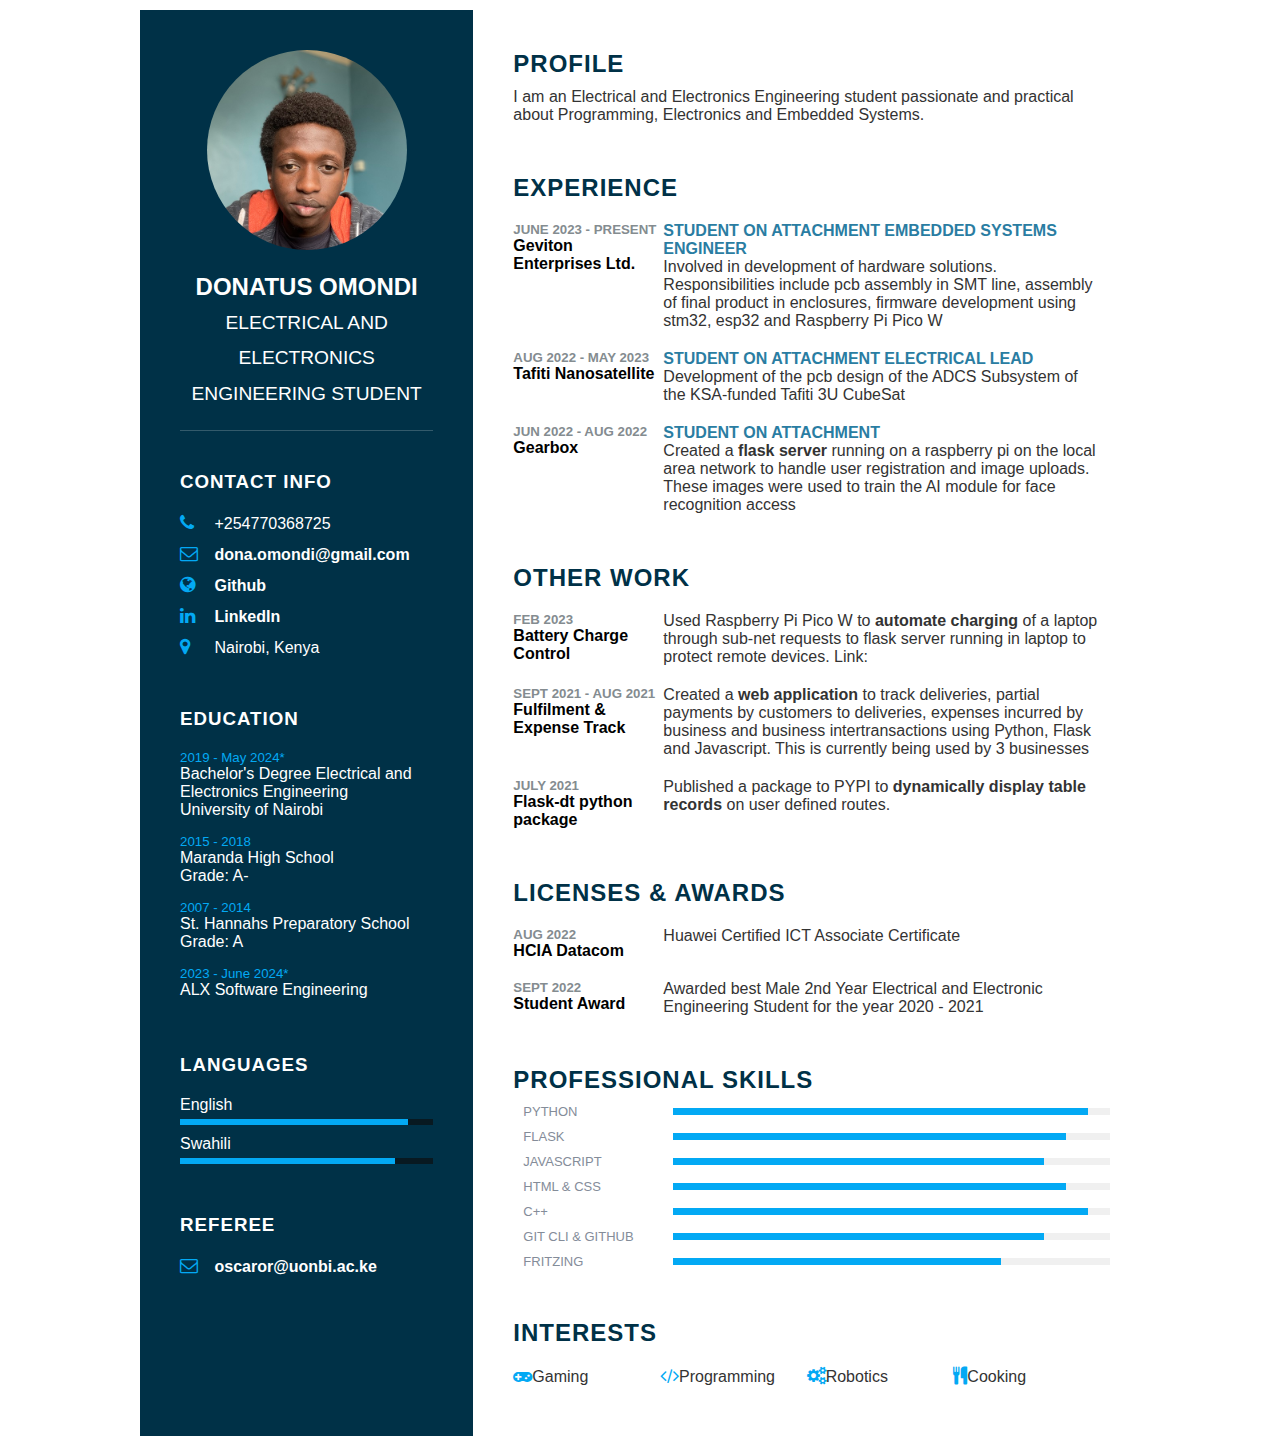
==== index.html @ 695b8672 "Updated a few things" ====
<!DOCTYPE html>
<html lang="en">
<head>
    <meta charset="UTF-8">
    <meta http-equiv="X-UA-Compatible" content="IE=edge">
    <meta name="viewport" content="width=device-width, initial-scale=1.0">
    <link rel="stylesheet" href="static/css/style.css">
    <title>Donatus_Resume</title>
    <link rel="stylesheet" href="https://cdnjs.cloudflare.com/ajax/libs/font-awesome/4.7.0/css/font-awesome.css"
        integrity="sha512-5A8nwdMOWrSz20fDsjczgUidUBR8liPYU+WymTZP1lmY9G6Oc7HlZv156XqnsgNUzTyMefFTcsFH/tnJE/+xBg=="
        crossorigin="anonymous" referrerpolicy="no-referrer" />
</head>
<body>
    <div class="container">
        <div class="left_side">
            <div class="profileText">
                <div class="imgBx">
                    <img src="images/img1.jpg" alt="">
                </div>
                <h2>Donatus Omondi <br><span>Electrical and Electronics Engineering Student</span></h2>
            </div>

            <div class="contactInfo">
                <h3 class="title">Contact Info</h3>
                <ul>
                    <li>
                        <span class="icon"><i class="fa fa-phone" aria-hidden="true"></i></span>
                        <span class="text">+254770368725</span>
                    </li>
                    <li>
                        <span class="icon"><i class="fa fa-envelope-o" aria-hidden="true"></i></span>
                        <span class="text"><a href="mailto:dona.omondi@gmail.com">dona.omondi@gmail.com</a></span>
                    </li>
                    <li>
                        <span class="icon"><i class="fa fa-globe" aria-hidden="true"></i></span>
                        <span class="text"><a href="https://github.com/Donatussss/" target="_blank">Github</a></span>
                    </li>
                    <li>
                        <span class="icon"><i class="fa fa-linkedin" aria-hidden="true"></i></span>
                        <span class="text"><a href="https://www.linkedin.com/in/don-omondi?lipi=urn%3Ali%3Apage%3Ad_flagship3_profile_view_base_contact_details%3B63SGnr9DQZm8441h0VT8yw%3D%3D">LinkedIn</a></span>
                    </li>
                    <li>
                        <span class="icon"><i class="fa fa-map-marker" aria-hidden="true"></i></span>
                        <span class="text">Nairobi, Kenya</span>
                    </li>
                </ul>
            </div>

            <div class="contactInfo education">
                <h3 class="title">Education</h3>
                <ul>
                    <li>
                        <h5>2019 - May 2024*</h5>
                        <h4>Bachelor's Degree Electrical and Electronics Engineering</h4>
                        <h4>University of Nairobi</h4>
                    </li>
                    <li>
                        <h5>2015 - 2018</h5>
                        <h4>Maranda High School</h4>
                        <h4>Grade: A-</h4>
                    </li>
                    <li>
                        <h5>2007 - 2014</h5>
                        <h4>St. Hannahs Preparatory School</h4>
                        <h4>Grade: A</h4>
                    </li>
                    <li>
                        <h5>2023 - June 2024*</h5>
                        <h4>ALX Software Engineering</h4>
                    </li>
                </ul>
            </div>

            <div class="contactInfo language">
                <h3 class="title">Languages</h3>
                <ul>
                    <li>
                        <span class="text">English</span>
                        <span class="percent">
                            <div style="width: 90%;"></div>
                        </span>
                    </li>
                    <li>
                        <span class="text">Swahili</span>
                        <span class="percent">
                            <div style="width: 85%;"></div>
                        </span>
                    </li>
                </ul>
            </div>

            <div class="contactInfo">
                <h3 class="title">Referee</h3>
                <ul>
                    <li>
                        <span class="icon"><i class="fa fa-envelope-o" aria-hidden="true"></i></span>
                        <span class="text"><a href="mailto:oscaror@uonbi.ac.ke">oscaror@uonbi.ac.ke</a></span>
                    </li>                    
                </ul>
            </div>
        </div>


        <div class="right_side">
            <div class="about">
                <h2 class="title2">Profile</h2>
                <p>I am an Electrical and Electronics Engineering student passionate and practical about Programming, Electronics and Embedded Systems.</p>
            </div>
            <div class="about">
                <h2 class="title2">Experience</h2>
                <div class="box">
                    <div class="year_company">
                        <h5>June 2023 - Present</h5>
                        <h4><a href="https://www.geviton.co.ke/" target="_blank">Geviton Enterprises Ltd</a>.</h4>
                    </div>
                    <div class="text">
                        <h4>Student on Attachment Embedded Systems Engineer</h4>
                        <P>Involved in development of hardware solutions. Responsibilities include pcb assembly in SMT line, assembly of final product in enclosures, firmware development using stm32, esp32 and Raspberry Pi Pico W</P>
                    </div>
                </div>
                <div class="box">
                    <div class="year_company">
                        <h5>Aug 2022 - May 2023</h5>
                        <h4><a href="https://www.linkedin.com/company/76246545/?lipi=urn%3Ali%3Apage%3Ad_flagship3_profile_view_base%3Bdtkojl93RO2PerWlb58HaQ%3D%3D" target="_blank">Tafiti Nanosatellite</a></h4>
                    </div>
                    <div class="text">
                        <h4>Student on Attachment ELectrical Lead</h4>
                        <P>Development of the pcb design of the ADCS Subsystem of the KSA-funded Tafiti 3U CubeSat</P>
                    </div>
                </div>
                <div class="box">
                    <div class="year_company">
                        <h5>Jun 2022 - Aug 2022</h5>
                        <h4><a href="https://www.linkedin.com/company/9495955/?lipi=urn%3Ali%3Apage%3Ad_flagship3_profile_view_base%3BwcYdf01VRISiIjZhhTK%2FkQ%3D%3D" target="_blank">Gearbox</a></h4>
                    </div>
                    <div class="text">
                        <h4>Student on Attachment</h4>
                        <P>Created a <a href="https://github.com/Donatussss/imageapp" target="_blank">flask server</a> running on a raspberry pi on the local area network to handle user registration and image uploads. These images were used to train the AI module
                        for face recognition access</P>
                    </div>
                </div>
            </div>
            <div class="about">
                <h2 class="title2">Other Work</h2>
                <div class="box">
                    <div class="year_company">
                        <h5>Feb 2023</h5>
                        <h4><a href="https://github.com/Donatussss/pico_w_projects/tree/main/battery_charge_control" target="_blank">Battery Charge Control</a></h4>
                    </div>
                    <div class="text">
                        <P>Used Raspberry Pi Pico W to <a href="https://github.com/Donatussss/pico_w_projects/tree/main/battery_charge_control" target="_blank">automate charging</a> of a laptop through sub-net requests to flask server running in laptop to protect remote devices. Link: </P>
                    </div>
                </div>
                <div class="box">
                    <div class="year_company">
                        <h5>Sept 2021 - Aug 2021</h5>
                        <h4><a href="https://developuser.pythonanywhere.com/" target="_blank">Fulfilment & Expense Track</a></h4>
                    </div>
                    <div class="text">
                        <P>Created a <a href="https://developuser.pythonanywhere.com/" target="_blank">web application</a> to track deliveries, partial payments by customers to deliveries, expenses incurred by business and business intertransactions using Python, Flask and Javascript. This is currently being used by 3 businesses</P>
                    </div>
                </div>
                <div class="box">
                    <div class="year_company">
                        <h5>July 2021</h5>
                        <h4><a href="https://github.com/GreatDt1/flaskdt" target="_blank">Flask-dt python package</a></h4>
                    </div>
                    <div class="text">
                        <P>Published a package to PYPI to <a href="https://github.com/GreatDt1/flaskdt" target="_blank">dynamically display table records</a> on user defined routes.</P>
                    </div>
                </div>
            </div>
            
            <div class="about">
                <h2 class="title2">Licenses & Awards</h2>
                <div class="box">
                    <div class="year_company">
                        <h5>Aug 2022</h5>
                        <h4>HCIA Datacom</h4>
                    </div>
                    <div class="text">
                        <P>Huawei Certified ICT Associate Certificate</P>
                    </div>
                </div>
                <div class="box">
                    <div class="year_company">
                        <h5>Sept 2022</h5>
                        <h4>Student Award</h4>
                    </div>
                    <div class="text">
                        <P>Awarded best Male 2nd Year Electrical and Electronic Engineering Student for the year 2020 - 2021</P>
                    </div>
                </div>
            </div>

            <div class="about skills">
                <h2 class="title2">Professional Skills</h2>
                <div class="box">
                    <h4>Python</h4>
                    <div class="percent">
                        <div style="width: 95%;"></div>
                    </div>
                </div>
                <div class="box">
                    <h4>Flask</h4>
                    <div class="percent">
                        <div style="width: 90%;"></div>
                    </div>
                </div>
                <div class="box">
                    <h4>Javascript</h4>
                    <div class="percent">
                        <div style="width: 85%;"></div>
                    </div>
                </div>
                <div class="box">
                    <h4>HTML & CSS</h4>
                    <div class="percent">
                        <div style="width: 90%;"></div>
                    </div>
                </div>
                <div class="box">
                    <h4>C++</h4>
                    <div class="percent">
                        <div style="width: 95%;"></div>
                    </div>
                </div>
                <div class="box">
                    <h4>Git CLI & Github</h4>
                    <div class="percent">
                        <div style="width: 85%;"></div>
                    </div>
                </div>
                <div class="box">
                    <h4>Fritzing</h4>
                    <div class="percent">
                        <div style="width: 75%;"></div>
                    </div>
                </div>
            </div>

            <div class="about interest">
                <h2 class="title2">Interests</h2>
                <ul>
                    <li><i class="fa fa-gamepad" aria-hidden="true"></i>Gaming</li>
                    <li><i class="fa fa-code" aria-hidden="true"></i>Programming</li>
                    <li><i class="fa fa-cogs" aria-hidden="true"></i>Robotics</li>
                    <li><i class="fa fa-cutlery" aria-hidden="true"></i>Cooking</li>
                </ul>
            </div>

        </div>
    </div>
</body>
</html>
---- static/css/style.css ----
@import url('https://fonts.googleapis.com/css?family=Poppins:200, 300, 400, 500, 600, 700, 800, 900&display=swap');

*
{
    margin: 0;
    padding: 0;
    box-sizing: border-box;
    font-family: 'Popping', sans-serif;
}

body
{
    background: white;
    display: flex;
    justify-content: center;
    align-items: center;
    min-height: 50vh;
}

.container
{
    position: relative;
    width: 100%;
    max-width: 1000px;
    min-height: 800px;
    background: #fff;
    margin: 10px;
    display: grid;
    grid-template-columns: 1fr 2fr;
    /* box-shadow: 0 35px 55px rgba(0,0,0,0.1); */
}

.container .left_side
{
    position: relative;
    background: #003147;
    padding: 40px;
}

.profileText
{
    position: relative;
    display: flex;
    flex-direction: column;
    align-items: center;
    padding-bottom: 20px;
    border-bottom: 1px solid rgba(255, 255, 255, 0.2);
}

.profileText .imgBx
{
    position: relative;
    width: 200px;
    height: 200px;
    border-radius: 50%;
    overflow: hidden;
}

.profileText .imgBx img
{
    position: absolute;
    top: 0;
    left: 0;
    width: 100%;
    height: 100%;
    object-fit: cover;
}

.profileText h2
{
    color: #fff;
    font-size: 1.5em;
    margin-top: 20px;
    text-transform: uppercase;
    text-align: center;
    font-weight: 600;
    line-height: 1.4em;
}

.profileText h2 span
{
    font-size: 0.8em;
    font-weight: 300;
}

.contactInfo
{
    padding-top: 40px;
}

.title
{
    color: #fff;
    text-transform: uppercase;
    font-weight: 600;
    letter-spacing: 1px;
    margin-bottom: 20px;
}

.contactInfo ul li
{
    list-style: none;
    margin: 10px 0;
    cursor: pointer;
}

.contactInfo ul li .icon
{
    display: inline-block;
    width: 30px;
    font-size: 18px;
    color: #03a9f4;
}

.contactInfo ul li span
{
    color: #fff;
    font-weight: 300;
}

.contactInfo.education li
{
    margin-bottom: 15px;
}

.contactInfo.education h5
{
    color: #03a9f4;
    font-weight: 500;
}

.contactInfo.education h4:nth-child(2)
{
    color: #fff;
    font-weight: 500;
}
.contactInfo.education h4
{
    color: #fff;
    font-weight: 300;
}

.contactInfo.language .percent
{
    position: relative;
    width: 100%;
    height: 6px;
    background: #081921;
    display: block;
    margin-top: 5px;
}

.contactInfo.language .percent div
{
    position: absolute;
    top: 0;
    left: 0;
    height: 100%;
    background: #03a9f4;
}

.container .right_side
{
    position: relative;
    background: #fff;
    padding: 40px;
}

.about
{
    margin-bottom: 50px;
}

.about:last-child
{
    margin-bottom: 0;
}

.title2
{
    color: #003147;
    text-transform: uppercase;
    letter-spacing: 1px;
    margin-bottom: 10px;
}

p{
    color: #333;
}

.about .box
{
    display: flex;
    flex-direction: row;
    margin: 20px 0;
}

.about .box .year_company
{
    min-width: 150px;
}

.about .box .year_company h5
{
    text-transform: uppercase;
    color: #848c90;
    font-weight: 600;
}

.about .box .text h4
{
    text-transform: uppercase;
    color: #2a7da2;
    font-size: 16px;
}

.skills .box
{
    position: relative;
    width: 100%;
    display: grid;
    grid-template-columns: 150px 1fr;
    justify-content: center;
    align-items: center;
    margin: 10px;
}

.skills .box h4
{
    text-transform: uppercase;
    color: #848c99;
    font-weight: 500;
    font-size: 13px;
}

.skills .box .percent
{
    position: relative;
    width: 100%;
    height: 50%;
    background: #f0f0f0;
}

.skills .box .percent div
{
    position: absolute;
    top: 0;
    left: 0;
    height: 100%;
    background: #03a9f4;
}

.interest ul
{
    display: grid;
    grid-template-columns: repeat(4, 1fr);
}

.interest ul li
{
    list-style: none;
    color: #333;
    font-weight: 500;
    margin: 10px 0;
}

.interest ul li .fa
{
    color: #03a9f4;
    font-size: 18px;
}

a {
    text-decoration: none;
    color: inherit;
    font-weight: 700;
}
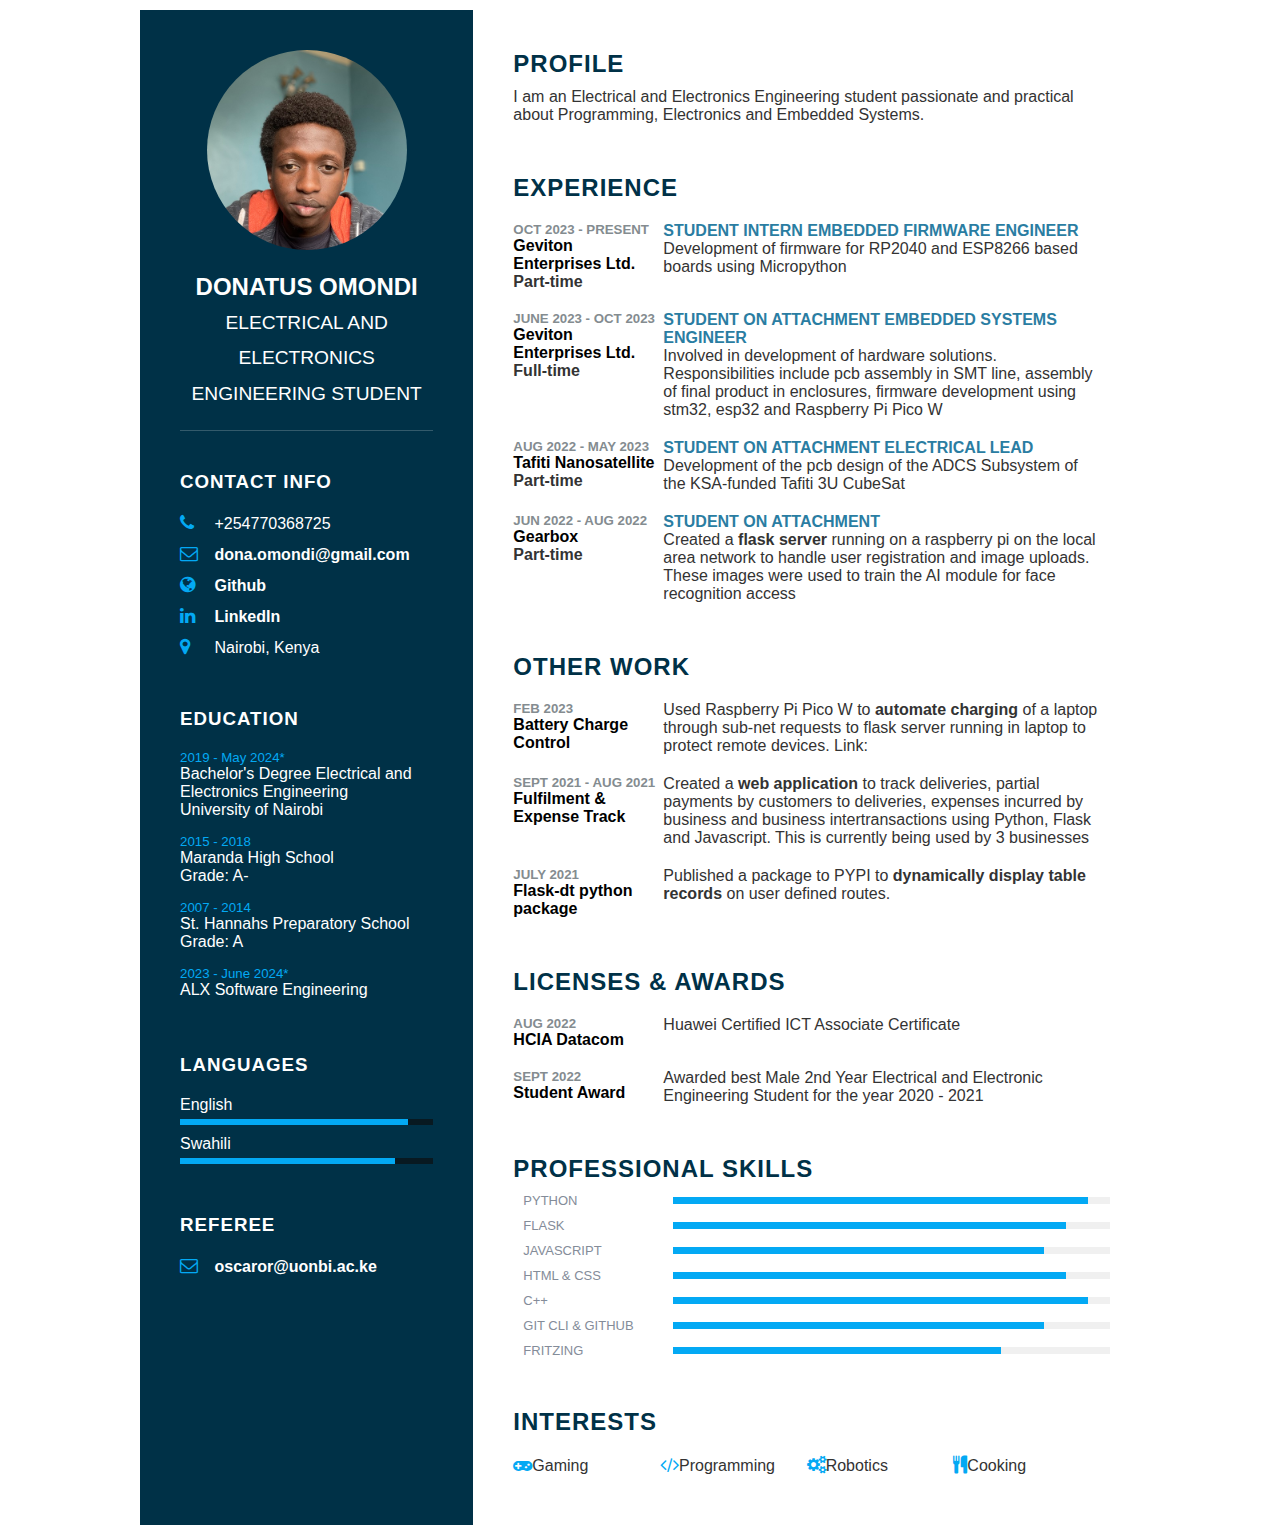
==== commit 9da142fa: "Updated cv" ====
--- a/index.html
+++ b/index.html
@@ -110,8 +110,19 @@
                 <h2 class="title2">Experience</h2>
                 <div class="box">
                     <div class="year_company">
-                        <h5>June 2023 - Present</h5>
-                        <h4><a href="https://www.geviton.co.ke/" target="_blank">Geviton Enterprises Ltd</a>.</h4>
+                        <h5>Oct 2023 - Present</h5>
+                        <h4><a href="https://www.geviton.co.ke/" target="_blank">Geviton Enterprises Ltd</a>.
+                        <p>Part-time</p></h4>
+                    </div>
+                    <div class="text">
+                        <h4>Student Intern Embedded Firmware Engineer</h4>
+                        <P>Development of firmware for RP2040 and ESP8266 based boards using Micropython</P>
+                    </div>
+                </div>
+                <div class="box">
+                    <div class="year_company">
+                        <h5>June 2023 - Oct 2023</h5>
+                        <h4><a href="https://www.geviton.co.ke/" target="_blank">Geviton Enterprises Ltd</a>.<p>Full-time</p></h4>
                     </div>
                     <div class="text">
                         <h4>Student on Attachment Embedded Systems Engineer</h4>
@@ -121,7 +132,7 @@
                 <div class="box">
                     <div class="year_company">
                         <h5>Aug 2022 - May 2023</h5>
-                        <h4><a href="https://www.linkedin.com/company/76246545/?lipi=urn%3Ali%3Apage%3Ad_flagship3_profile_view_base%3Bdtkojl93RO2PerWlb58HaQ%3D%3D" target="_blank">Tafiti Nanosatellite</a></h4>
+                        <h4><a href="https://www.linkedin.com/company/76246545/?lipi=urn%3Ali%3Apage%3Ad_flagship3_profile_view_base%3Bdtkojl93RO2PerWlb58HaQ%3D%3D" target="_blank">Tafiti Nanosatellite</a><p>Part-time</p></h4>
                     </div>
                     <div class="text">
                         <h4>Student on Attachment ELectrical Lead</h4>
@@ -131,7 +142,7 @@
                 <div class="box">
                     <div class="year_company">
                         <h5>Jun 2022 - Aug 2022</h5>
-                        <h4><a href="https://www.linkedin.com/company/9495955/?lipi=urn%3Ali%3Apage%3Ad_flagship3_profile_view_base%3BwcYdf01VRISiIjZhhTK%2FkQ%3D%3D" target="_blank">Gearbox</a></h4>
+                        <h4><a href="https://www.linkedin.com/company/9495955/?lipi=urn%3Ali%3Apage%3Ad_flagship3_profile_view_base%3BwcYdf01VRISiIjZhhTK%2FkQ%3D%3D" target="_blank">Gearbox</a><p>Part-time</p></h4>
                     </div>
                     <div class="text">
                         <h4>Student on Attachment</h4>
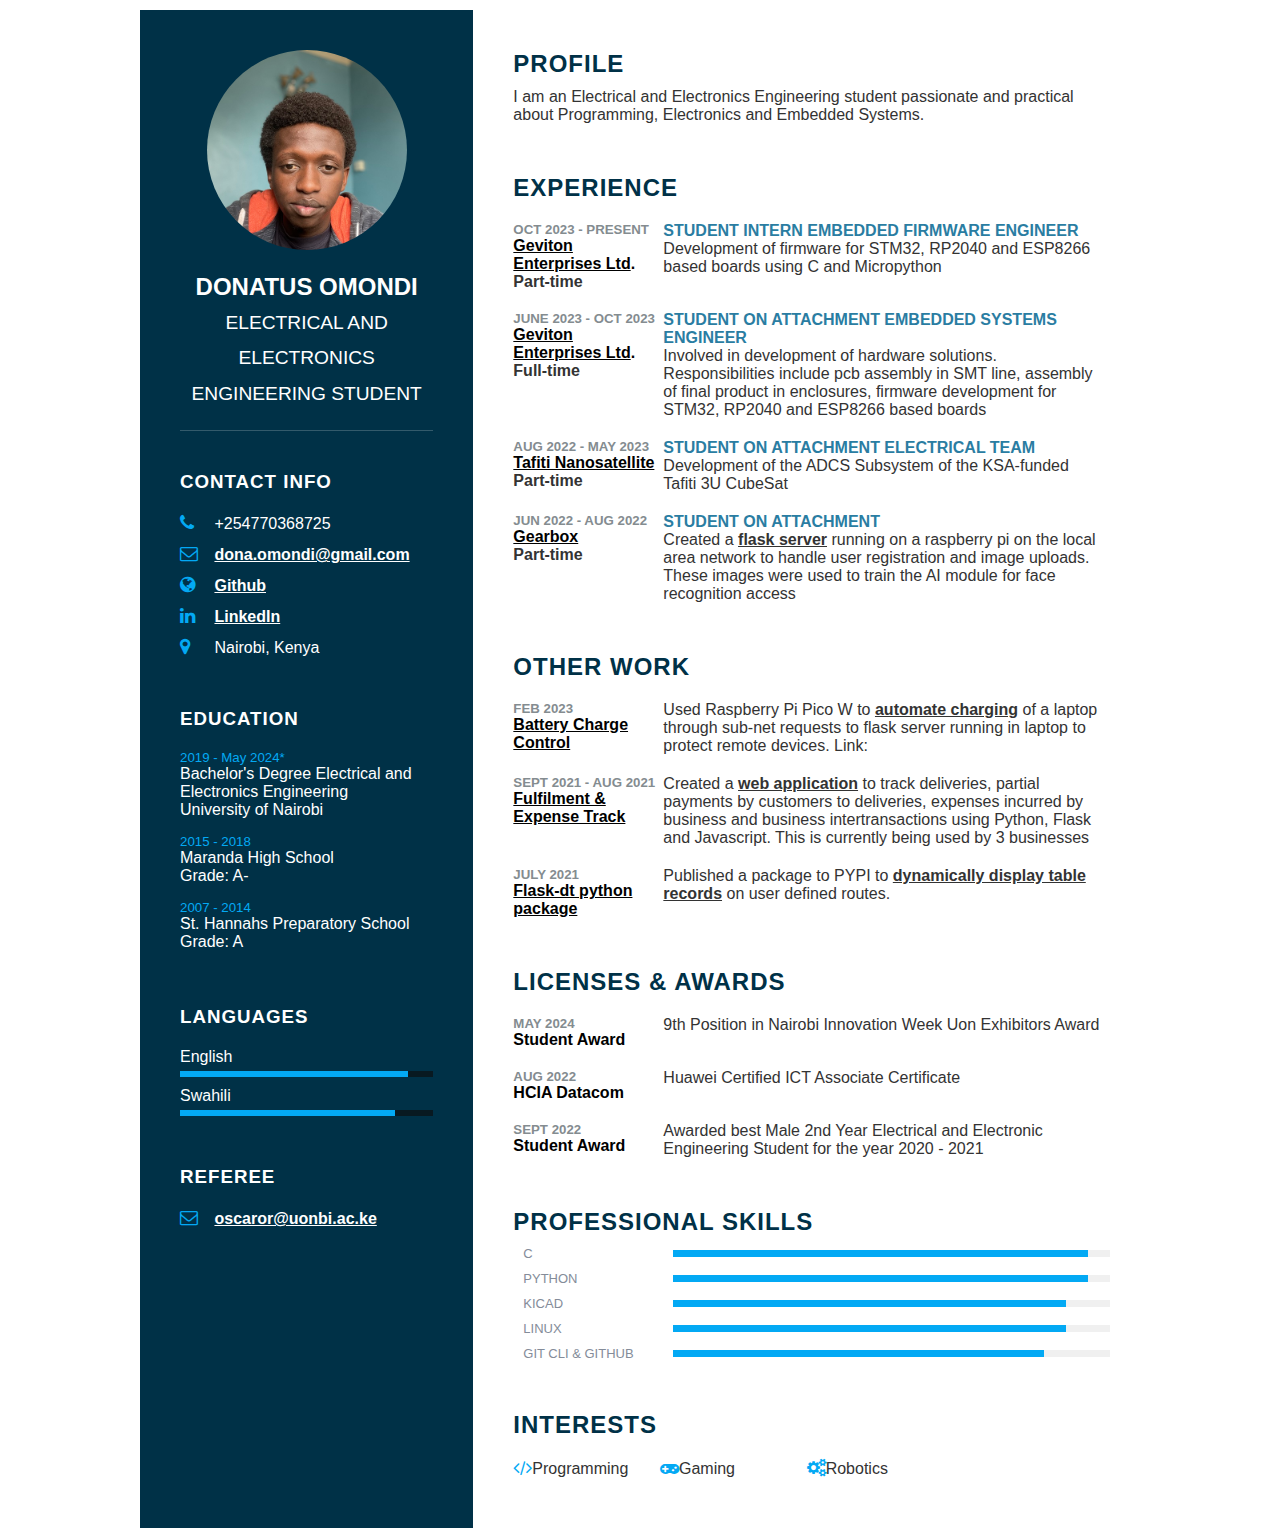
==== commit f180d19c: "Updated resume statements and removed link styling" ====
--- a/index.html
+++ b/index.html
@@ -64,10 +64,10 @@
                         <h4>St. Hannahs Preparatory School</h4>
                         <h4>Grade: A</h4>
                     </li>
-                    <li>
+                    <!-- <li>
                         <h5>2023 - June 2024*</h5>
                         <h4>ALX Software Engineering</h4>
-                    </li>
+                    </li> -->
                 </ul>
             </div>
 
@@ -116,7 +116,7 @@
                     </div>
                     <div class="text">
                         <h4>Student Intern Embedded Firmware Engineer</h4>
-                        <P>Development of firmware for RP2040 and ESP8266 based boards using Micropython</P>
+                        <P>Development of firmware for STM32, RP2040 and ESP8266 based boards using C and Micropython</P>
                     </div>
                 </div>
                 <div class="box">
@@ -126,7 +126,7 @@
                     </div>
                     <div class="text">
                         <h4>Student on Attachment Embedded Systems Engineer</h4>
-                        <P>Involved in development of hardware solutions. Responsibilities include pcb assembly in SMT line, assembly of final product in enclosures, firmware development using stm32, esp32 and Raspberry Pi Pico W</P>
+                        <P>Involved in development of hardware solutions. Responsibilities include pcb assembly in SMT line, assembly of final product in enclosures, firmware development for STM32, RP2040 and ESP8266 based boards</P>
                     </div>
                 </div>
                 <div class="box">
@@ -135,8 +135,8 @@
                         <h4><a href="https://www.linkedin.com/company/76246545/?lipi=urn%3Ali%3Apage%3Ad_flagship3_profile_view_base%3Bdtkojl93RO2PerWlb58HaQ%3D%3D" target="_blank">Tafiti Nanosatellite</a><p>Part-time</p></h4>
                     </div>
                     <div class="text">
-                        <h4>Student on Attachment ELectrical Lead</h4>
-                        <P>Development of the pcb design of the ADCS Subsystem of the KSA-funded Tafiti 3U CubeSat</P>
+                        <h4>Student on Attachment ELectrical Team</h4>
+                        <P>Development of the ADCS Subsystem of the KSA-funded Tafiti 3U CubeSat</P>
                     </div>
                 </div>
                 <div class="box">
@@ -186,6 +186,15 @@
                 <h2 class="title2">Licenses & Awards</h2>
                 <div class="box">
                     <div class="year_company">
+                        <h5>May 2024</h5>
+                        <h4>Student Award</h4>
+                    </div>
+                    <div class="text">
+                        <P>9th Position in Nairobi Innovation Week Uon Exhibitors Award</P>
+                    </div>
+                </div>
+                <div class="box">
+                    <div class="year_company">
                         <h5>Aug 2022</h5>
                         <h4>HCIA Datacom</h4>
                     </div>
@@ -207,56 +216,45 @@
             <div class="about skills">
                 <h2 class="title2">Professional Skills</h2>
                 <div class="box">
+                    <h4>C</h4>
+                    <div class="percent">
+                        <div style="width: 95%;"></div>
+                    </div>
+                </div>
+                <div class="box">
                     <h4>Python</h4>
                     <div class="percent">
                         <div style="width: 95%;"></div>
                     </div>
                 </div>
                 <div class="box">
-                    <h4>Flask</h4>
+                    <h4>KiCAD</h4>
                     <div class="percent">
                         <div style="width: 90%;"></div>
                     </div>
                 </div>
                 <div class="box">
-                    <h4>Javascript</h4>
+                    <h4>Linux</h4>
+                    <div class="percent">
+                        <div style="width: 90%;"></div>
+                    </div>
+                </div>
+               
+                <div class="box">
+                    <h4>Git CLI & Github</h4>
                     <div class="percent">
                         <div style="width: 85%;"></div>
                     </div>
                 </div>
-                <div class="box">
-                    <h4>HTML & CSS</h4>
-                    <div class="percent">
-                        <div style="width: 90%;"></div>
-                    </div>
-                </div>
-                <div class="box">
-                    <h4>C++</h4>
-                    <div class="percent">
-                        <div style="width: 95%;"></div>
-                    </div>
-                </div>
-                <div class="box">
-                    <h4>Git CLI & Github</h4>
-                    <div class="percent">
-                        <div style="width: 85%;"></div>
-                    </div>
-                </div>
-                <div class="box">
-                    <h4>Fritzing</h4>
-                    <div class="percent">
-                        <div style="width: 75%;"></div>
-                    </div>
-                </div>
+                
             </div>
 
             <div class="about interest">
                 <h2 class="title2">Interests</h2>
                 <ul>
+                    <li><i class="fa fa-code" aria-hidden="true"></i>Programming</li>
                     <li><i class="fa fa-gamepad" aria-hidden="true"></i>Gaming</li>
-                    <li><i class="fa fa-code" aria-hidden="true"></i>Programming</li>
                     <li><i class="fa fa-cogs" aria-hidden="true"></i>Robotics</li>
-                    <li><i class="fa fa-cutlery" aria-hidden="true"></i>Cooking</li>
                 </ul>
             </div>
 
--- a/static/css/style.css
+++ b/static/css/style.css
@@ -271,7 +271,7 @@
 }
 
 a {
-    text-decoration: none;
+    /* text-decoration: none; */
     color: inherit;
     font-weight: 700;
 }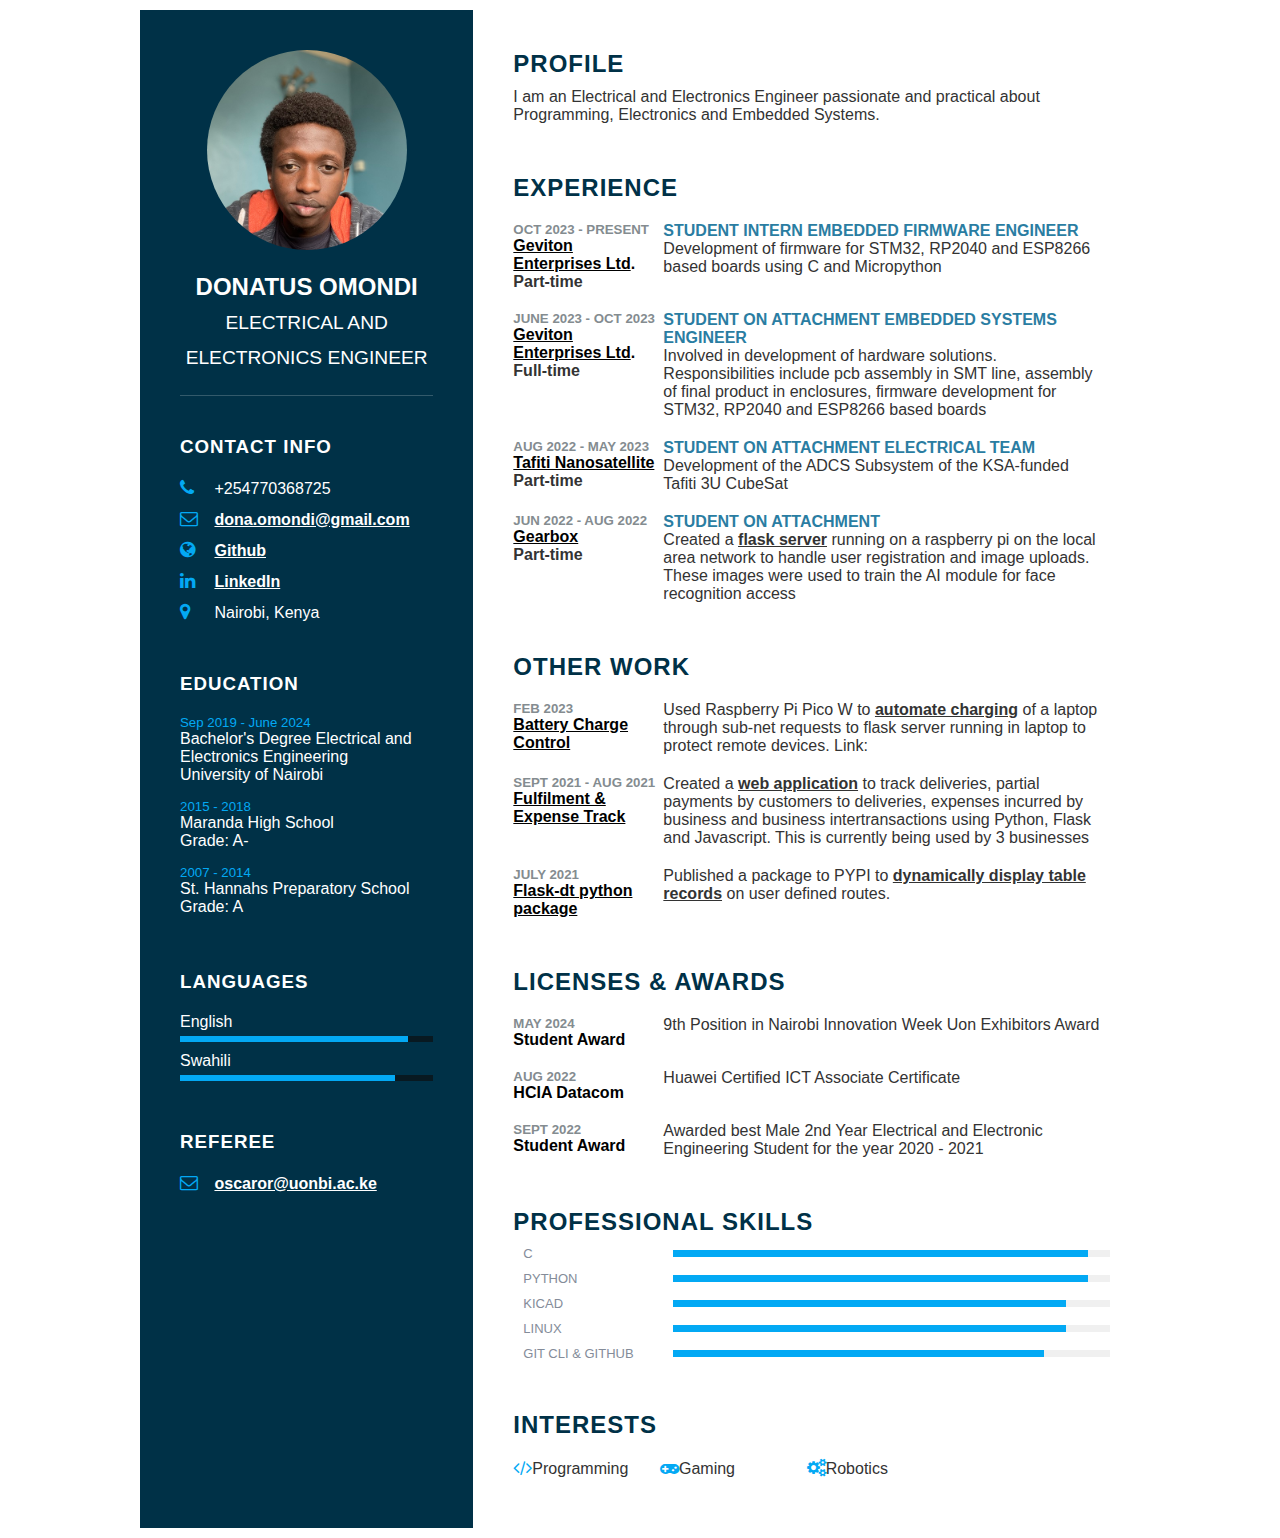
==== commit edda20a1: "Post final year presentation update" ====
--- a/index.html
+++ b/index.html
@@ -17,7 +17,7 @@
                 <div class="imgBx">
                     <img src="images/img1.jpg" alt="">
                 </div>
-                <h2>Donatus Omondi <br><span>Electrical and Electronics Engineering Student</span></h2>
+                <h2>Donatus Omondi <br><span>Electrical and Electronics Engineer</span></h2>
             </div>
 
             <div class="contactInfo">
@@ -50,7 +50,7 @@
                 <h3 class="title">Education</h3>
                 <ul>
                     <li>
-                        <h5>2019 - May 2024*</h5>
+                        <h5>Sep 2019 - June 2024</h5>
                         <h4>Bachelor's Degree Electrical and Electronics Engineering</h4>
                         <h4>University of Nairobi</h4>
                     </li>
@@ -104,7 +104,7 @@
         <div class="right_side">
             <div class="about">
                 <h2 class="title2">Profile</h2>
-                <p>I am an Electrical and Electronics Engineering student passionate and practical about Programming, Electronics and Embedded Systems.</p>
+                <p>I am an Electrical and Electronics Engineer passionate and practical about Programming, Electronics and Embedded Systems.</p>
             </div>
             <div class="about">
                 <h2 class="title2">Experience</h2>
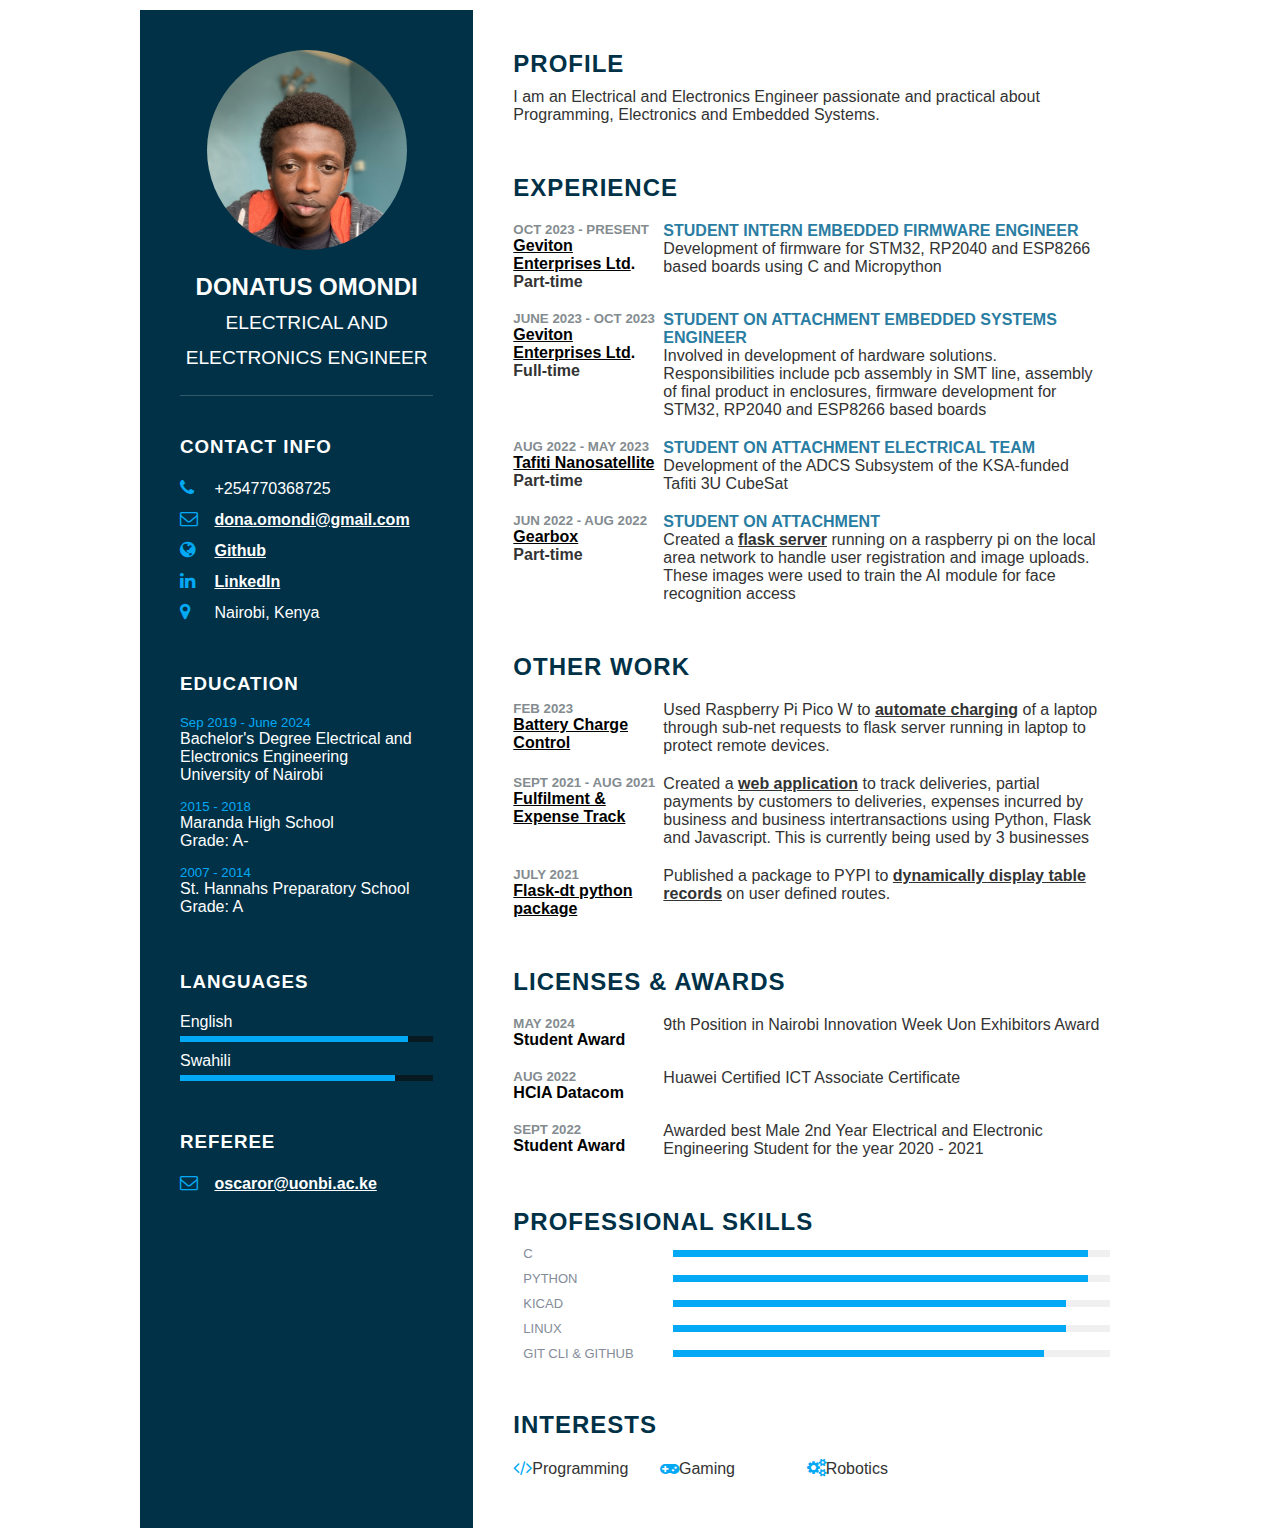
==== commit 2424b04f: "Resume pdf generation" ====
--- a/index.html
+++ b/index.html
@@ -159,7 +159,7 @@
                         <h4><a href="https://github.com/Donatussss/pico_w_projects/tree/main/battery_charge_control" target="_blank">Battery Charge Control</a></h4>
                     </div>
                     <div class="text">
-                        <P>Used Raspberry Pi Pico W to <a href="https://github.com/Donatussss/pico_w_projects/tree/main/battery_charge_control" target="_blank">automate charging</a> of a laptop through sub-net requests to flask server running in laptop to protect remote devices. Link: </P>
+                        <P>Used Raspberry Pi Pico W to <a href="https://github.com/Donatussss/pico_w_projects/tree/main/battery_charge_control" target="_blank">automate charging</a> of a laptop through sub-net requests to flask server running in laptop to protect remote devices.</P>
                     </div>
                 </div>
                 <div class="box">
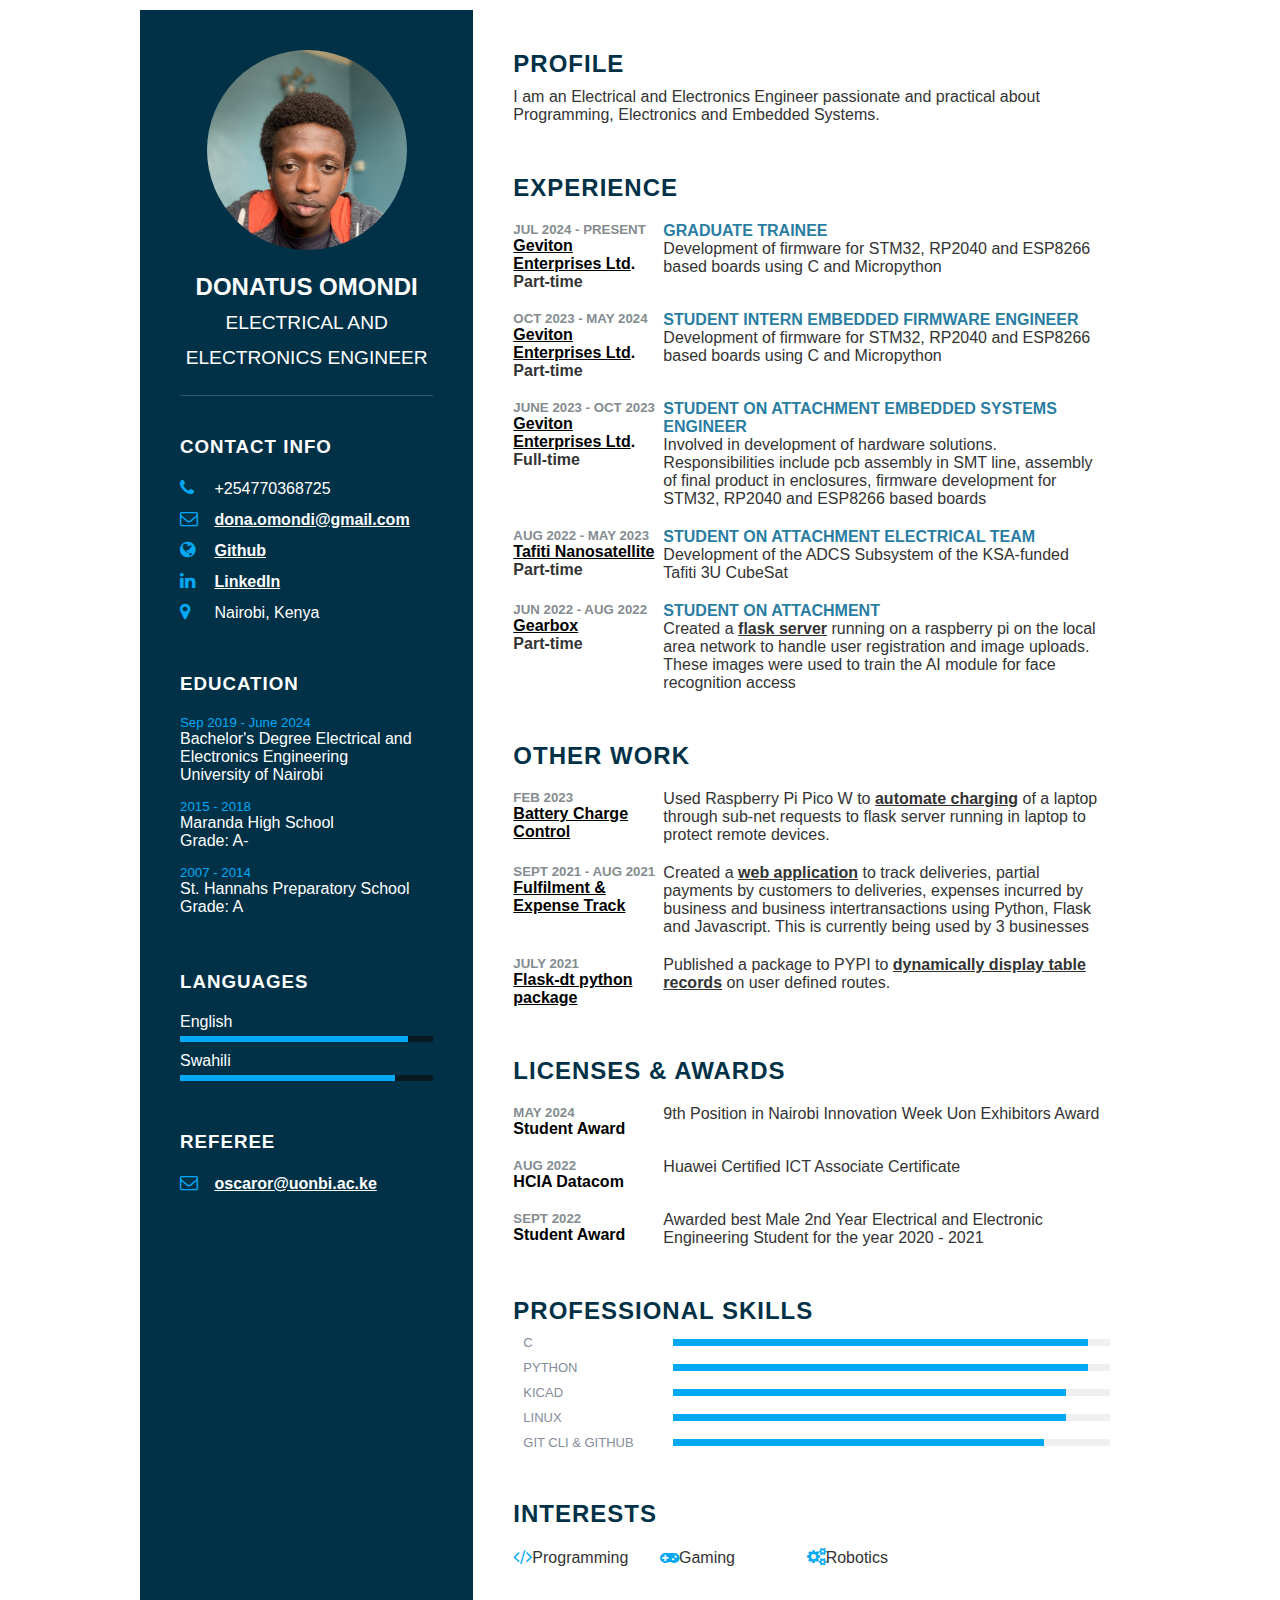
==== commit a0f21358: "Added graduate trainee position" ====
--- a/index.html
+++ b/index.html
@@ -110,7 +110,18 @@
                 <h2 class="title2">Experience</h2>
                 <div class="box">
                     <div class="year_company">
-                        <h5>Oct 2023 - Present</h5>
+                        <h5>Jul 2024 - Present</h5>
+                        <h4><a href="https://www.geviton.co.ke/" target="_blank">Geviton Enterprises Ltd</a>.
+                        <p>Part-time</p></h4>
+                    </div>
+                    <div class="text">
+                        <h4>Graduate Trainee</h4>
+                        <P>Development of firmware for STM32, RP2040 and ESP8266 based boards using C and Micropython</P>
+                    </div>
+                </div>
+                <div class="box">
+                    <div class="year_company">
+                        <h5>Oct 2023 - May 2024</h5>
                         <h4><a href="https://www.geviton.co.ke/" target="_blank">Geviton Enterprises Ltd</a>.
                         <p>Part-time</p></h4>
                     </div>
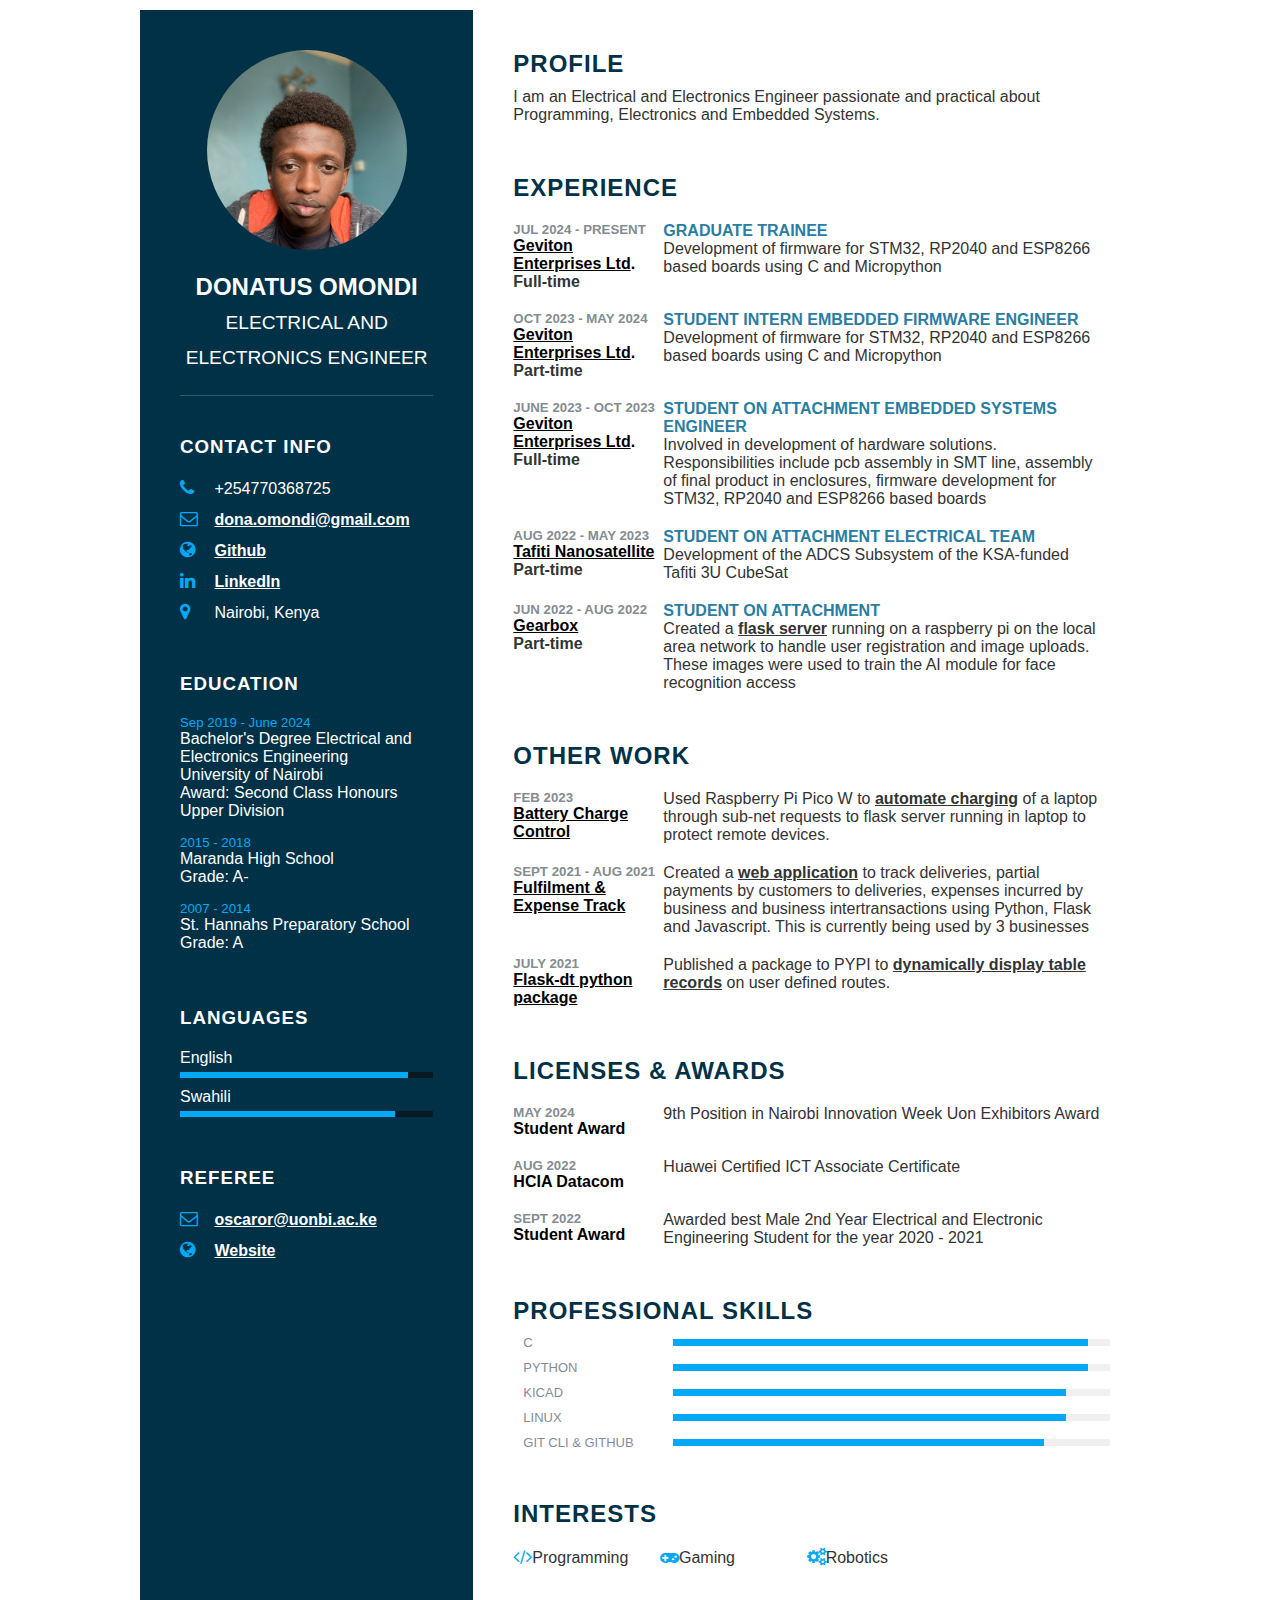
==== commit c4dcb5bc: "Added Undergraduate Award and Position changes" ====
--- a/index.html
+++ b/index.html
@@ -53,6 +53,7 @@
                         <h5>Sep 2019 - June 2024</h5>
                         <h4>Bachelor's Degree Electrical and Electronics Engineering</h4>
                         <h4>University of Nairobi</h4>
+                        <h4>Award: Second Class Honours Upper Division</h4>
                     </li>
                     <li>
                         <h5>2015 - 2018</h5>
@@ -94,8 +95,12 @@
                 <ul>
                     <li>
                         <span class="icon"><i class="fa fa-envelope-o" aria-hidden="true"></i></span>
-                        <span class="text"><a href="mailto:oscaror@uonbi.ac.ke">oscaror@uonbi.ac.ke</a></span>
+                        <span class="text"><a href="mailto:oscaror@uonbi.ac.ke">oscaror@uonbi.ac.ke</a></span>                        
                     </li>                    
+                    <li>
+                        <span class="icon"><i class="fa fa-globe" aria-hidden="true"></i></span>
+                        <span><a href="https://donatussss.github.io/cv/">Website</a></span>
+                    </li>
                 </ul>
             </div>
         </div>
@@ -112,7 +117,7 @@
                     <div class="year_company">
                         <h5>Jul 2024 - Present</h5>
                         <h4><a href="https://www.geviton.co.ke/" target="_blank">Geviton Enterprises Ltd</a>.
-                        <p>Part-time</p></h4>
+                        <p>Full-time</p></h4>
                     </div>
                     <div class="text">
                         <h4>Graduate Trainee</h4>
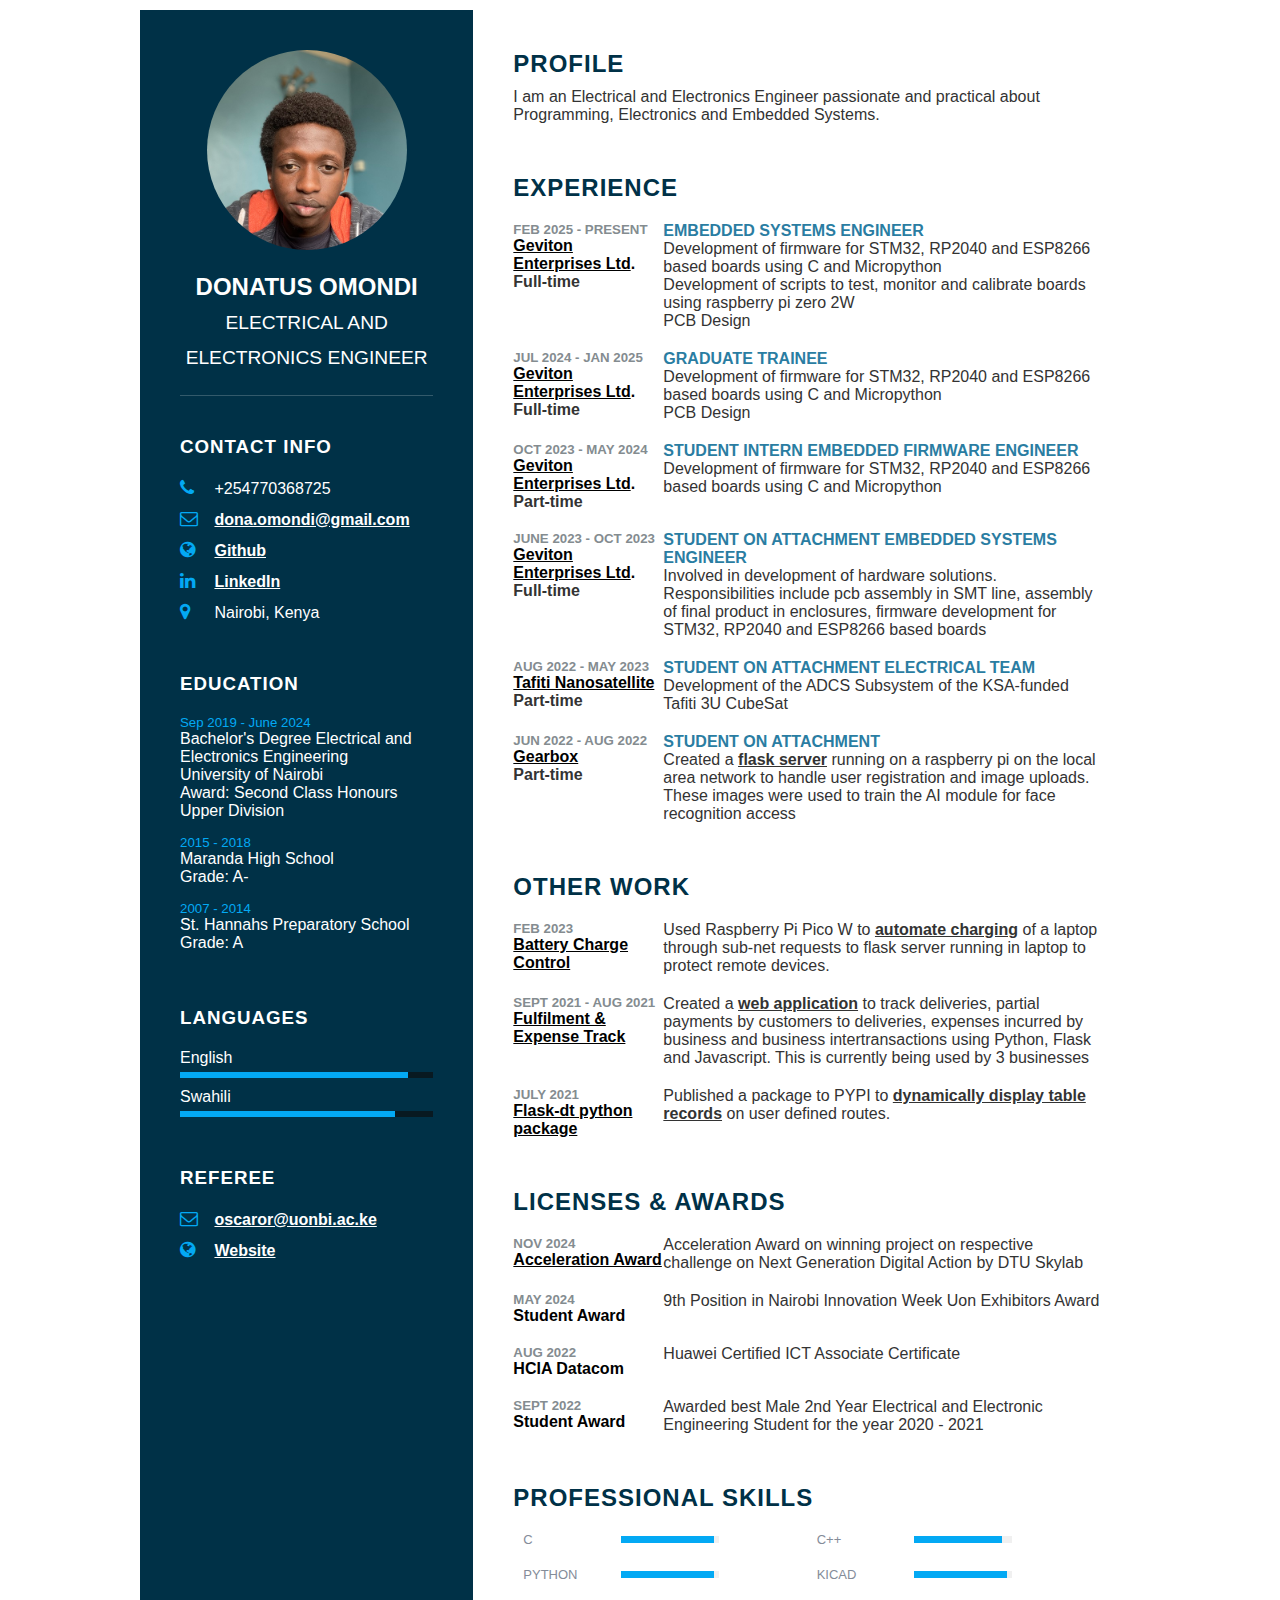
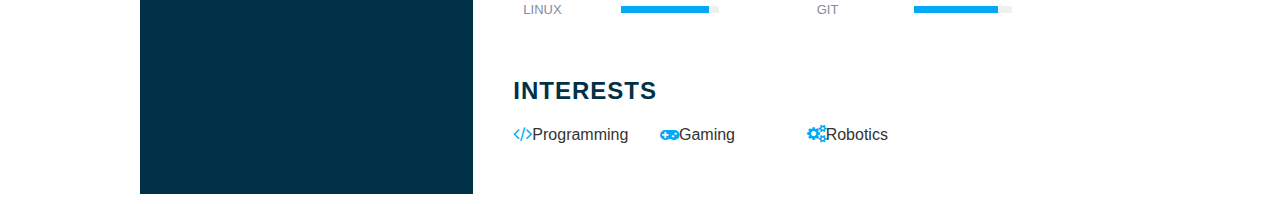
==== commit a7f6f00a: "Added new  role and update render of skills" ====
--- a/index.html
+++ b/index.html
@@ -115,13 +115,27 @@
                 <h2 class="title2">Experience</h2>
                 <div class="box">
                     <div class="year_company">
-                        <h5>Jul 2024 - Present</h5>
+                        <h5>Feb 2025 - Present</h5>
                         <h4><a href="https://www.geviton.co.ke/" target="_blank">Geviton Enterprises Ltd</a>.
                         <p>Full-time</p></h4>
                     </div>
                     <div class="text">
+                        <h4>Embedded Systems Engineer</h4>
+                        <P>Development of firmware for STM32, RP2040 and ESP8266 based boards using C and Micropython</P>
+                        <P>Development of scripts to test, monitor and calibrate boards using raspberry pi zero 2W</P>
+                        <P>PCB Design</P>
+                    </div>
+                </div>
+                <div class="box">
+                    <div class="year_company">
+                        <h5>Jul 2024 - Jan 2025</h5>
+                        <h4><a href="https://www.geviton.co.ke/" target="_blank">Geviton Enterprises Ltd</a>.
+                        <p>Full-time</p></h4>
+                    </div>
+                    <div class="text">
                         <h4>Graduate Trainee</h4>
                         <P>Development of firmware for STM32, RP2040 and ESP8266 based boards using C and Micropython</P>
+                        <P>PCB Design</P>
                     </div>
                 </div>
                 <div class="box">
@@ -202,6 +216,15 @@
                 <h2 class="title2">Licenses & Awards</h2>
                 <div class="box">
                     <div class="year_company">
+                        <h5>Nov 2024</h5>
+                        <h4><a href="https://github.com/Donatussss/Ecomesh">Acceleration Award</a></h4>
+                    </div>
+                    <div class="text">
+                        <P>Acceleration Award on winning project on respective challenge on Next Generation Digital Action by DTU Skylab</P>
+                    </div>
+                </div>
+                <div class="box">
+                    <div class="year_company">
                         <h5>May 2024</h5>
                         <h4>Student Award</h4>
                     </div>
@@ -231,37 +254,45 @@
 
             <div class="about skills">
                 <h2 class="title2">Professional Skills</h2>
-                <div class="box">
-                    <h4>C</h4>
-                    <div class="percent">
-                        <div style="width: 95%;"></div>
-                    </div>
-                </div>
-                <div class="box">
-                    <h4>Python</h4>
-                    <div class="percent">
-                        <div style="width: 95%;"></div>
-                    </div>
-                </div>
-                <div class="box">
-                    <h4>KiCAD</h4>
-                    <div class="percent">
-                        <div style="width: 90%;"></div>
-                    </div>
-                </div>
-                <div class="box">
-                    <h4>Linux</h4>
-                    <div class="percent">
-                        <div style="width: 90%;"></div>
-                    </div>
-                </div>
-               
-                <div class="box">
-                    <h4>Git CLI & Github</h4>
-                    <div class="percent">
-                        <div style="width: 85%;"></div>
-                    </div>
-                </div>
+                <div class="boxupper">
+                    <div class="box">
+                        <h4>C</h4>
+                        <div class="percent">
+                            <div style="width: 95%;"></div>
+                        </div>
+                    </div>
+                    <div class="box">
+                        <h4>C++</h4>
+                        <div class="percent">
+                            <div style="width: 90%;"></div>
+                        </div>
+                    </div>
+                    <div class="box">
+                        <h4>Python</h4>
+                        <div class="percent">
+                            <div style="width: 95%;"></div>
+                        </div>
+                    </div>
+                    <div class="box">
+                        <h4>KiCAD</h4>
+                        <div class="percent">
+                            <div style="width: 95%;"></div>
+                        </div>
+                    </div>
+                    <div class="box">
+                        <h4>Linux</h4>
+                        <div class="percent">
+                            <div style="width: 90%;"></div>
+                        </div>
+                    </div>
+                   
+                    <div class="box">
+                        <h4>Git</h4>
+                        <div class="percent">
+                            <div style="width: 85%;"></div>
+                        </div>
+                    </div>
+                </div>                
                 
             </div>
 
--- a/static/css/style.css
+++ b/static/css/style.css
@@ -214,12 +214,18 @@
     font-size: 16px;
 }
 
+.skills .boxupper
+{
+    display: grid;
+    grid-template-columns: 1fr 1fr; /* Two equal columns */
+}
+
 .skills .box
 {
     position: relative;
     width: 100%;
     display: grid;
-    grid-template-columns: 150px 1fr;
+    grid-template-columns: 0.5fr 1fr;
     justify-content: center;
     align-items: center;
     margin: 10px;
@@ -236,7 +242,7 @@
 .skills .box .percent
 {
     position: relative;
-    width: 100%;
+    width: 50%;
     height: 50%;
     background: #f0f0f0;
 }
